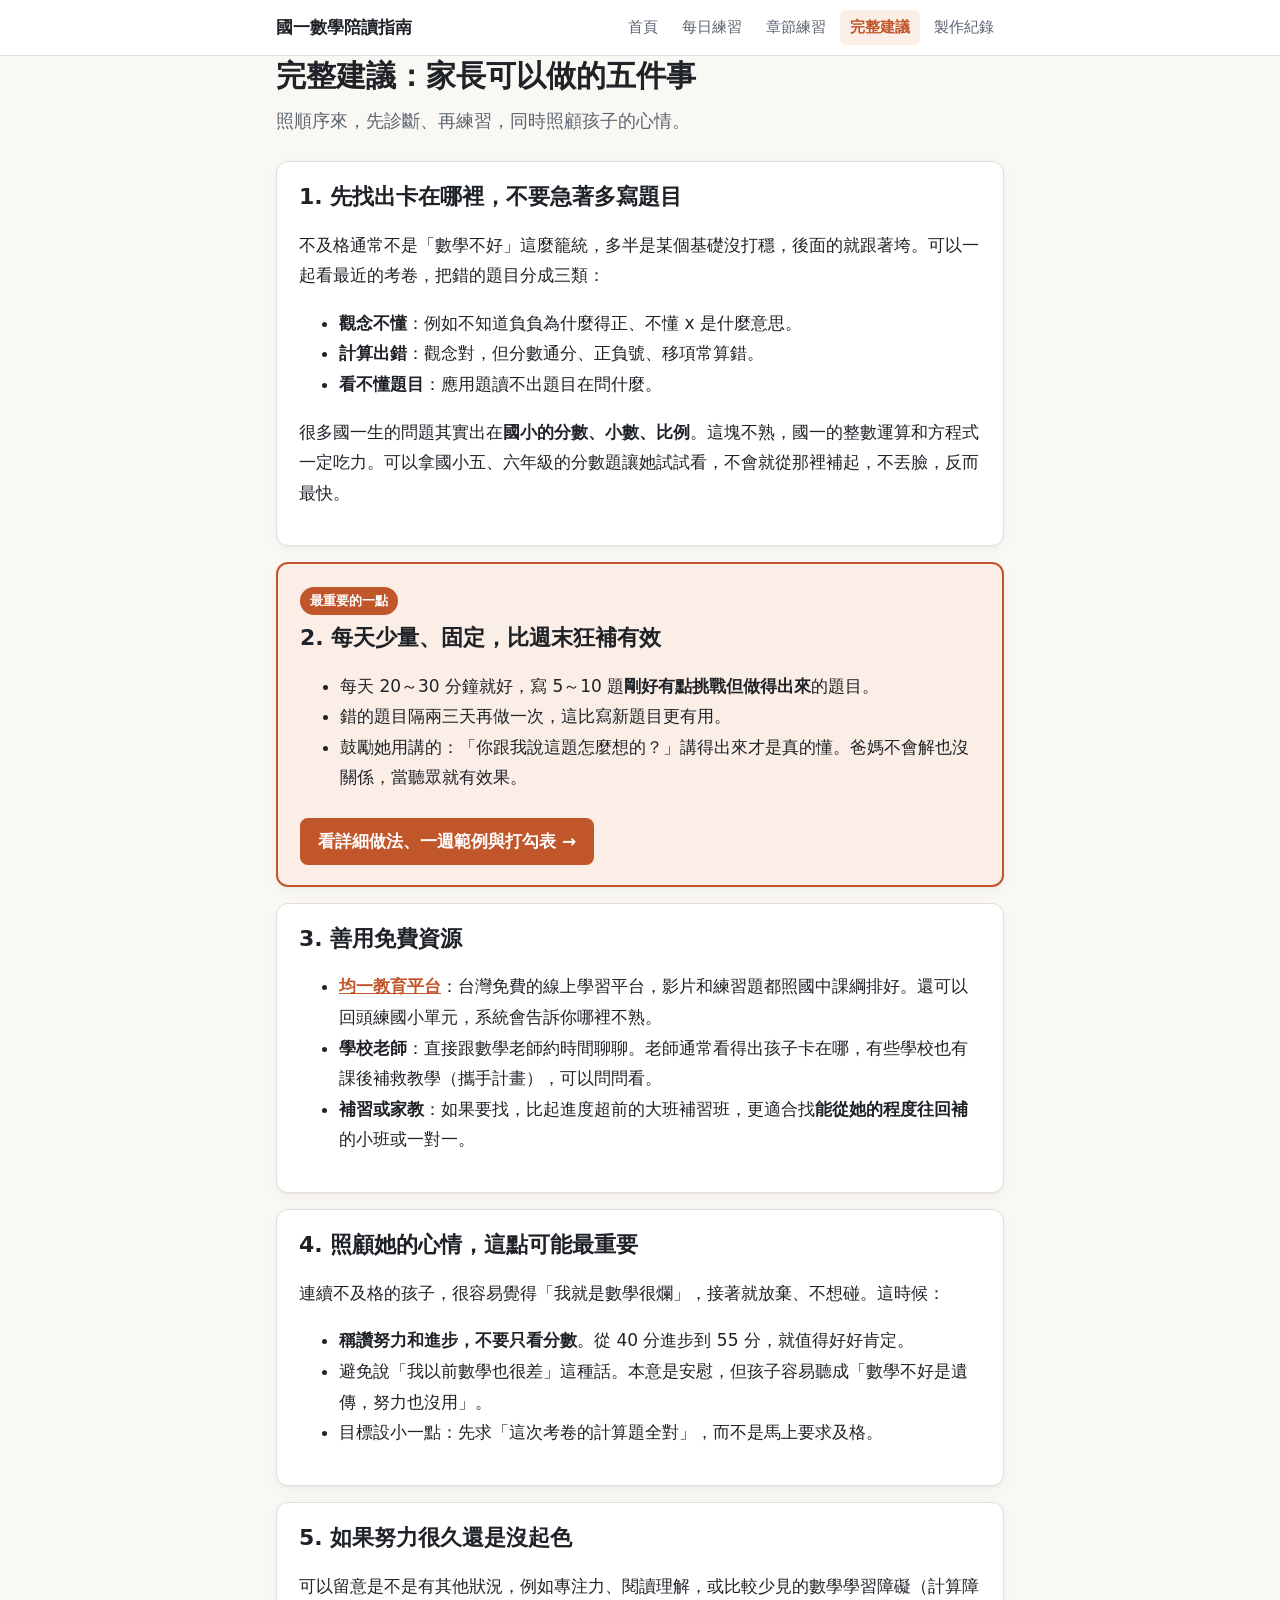
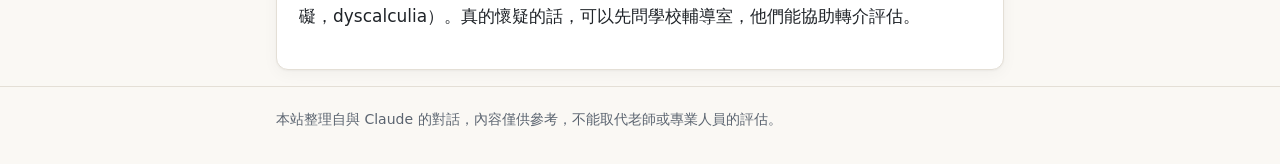
==== advice.html @ dc99e1f7 "新增第 3 章「一元一次方程式」三個單元，支援輸入含 x 的式子" ====
<!doctype html>
<html lang="zh-Hant-TW">
<head>
  <meta charset="utf-8">
  <meta name="viewport" content="width=device-width, initial-scale=1">
  <title>完整建議</title>
  <meta name="description" content="國一孩子數學不及格時，家長可以做的五件事。">
  <link rel="stylesheet" href="style.css?v=3">
</head>
<body>
  <header class="site-header">
    <div class="wrap">
      <a class="brand" href="./">國一數學陪讀指南</a>
      <nav>
        <a href="./">首頁</a>
        <a href="daily-practice.html">每日練習</a>
        <a href="chapters.html">章節練習</a>
        <a href="advice.html" aria-current="page">完整建議</a>
        <a href="setup.html">製作紀錄</a>
      </nav>
    </div>
  </header>

  <main class="wrap">
    <h1>完整建議：家長可以做的五件事</h1>
    <p class="lead">照順序來，先診斷、再練習，同時照顧孩子的心情。</p>

    <div class="card">
      <h2>1. 先找出卡在哪裡，不要急著多寫題目</h2>
      <p>不及格通常不是「數學不好」這麼籠統，多半是某個基礎沒打穩，後面的就跟著垮。可以一起看最近的考卷，把錯的題目分成三類：</p>
      <ul>
        <li><strong>觀念不懂</strong>：例如不知道負負為什麼得正、不懂 x 是什麼意思。</li>
        <li><strong>計算出錯</strong>：觀念對，但分數通分、正負號、移項常算錯。</li>
        <li><strong>看不懂題目</strong>：應用題讀不出題目在問什麼。</li>
      </ul>
      <p>很多國一生的問題其實出在<strong>國小的分數、小數、比例</strong>。這塊不熟，國一的整數運算和方程式一定吃力。可以拿國小五、六年級的分數題讓她試試看，不會就從那裡補起，不丟臉，反而最快。</p>
    </div>

    <div class="card highlight">
      <span class="badge">最重要的一點</span>
      <h2>2. 每天少量、固定，比週末狂補有效</h2>
      <ul>
        <li>每天 20～30 分鐘就好，寫 5～10 題<strong>剛好有點挑戰但做得出來</strong>的題目。</li>
        <li>錯的題目隔兩三天再做一次，這比寫新題目更有用。</li>
        <li>鼓勵她用講的：「你跟我說這題怎麼想的？」講得出來才是真的懂。爸媽不會解也沒關係，當聽眾就有效果。</li>
      </ul>
      <a class="btn" href="daily-practice.html">看詳細做法、一週範例與打勾表 →</a>
    </div>

    <div class="card">
      <h2>3. 善用免費資源</h2>
      <ul>
        <li><strong><a href="https://www.junyiacademy.org/" target="_blank" rel="noopener">均一教育平台</a></strong>：台灣免費的線上學習平台，影片和練習題都照國中課綱排好。還可以回頭練國小單元，系統會告訴你哪裡不熟。</li>
        <li><strong>學校老師</strong>：直接跟數學老師約時間聊聊。老師通常看得出孩子卡在哪，有些學校也有課後補救教學（攜手計畫），可以問問看。</li>
        <li><strong>補習或家教</strong>：如果要找，比起進度超前的大班補習班，更適合找<strong>能從她的程度往回補</strong>的小班或一對一。</li>
      </ul>
    </div>

    <div class="card">
      <h2>4. 照顧她的心情，這點可能最重要</h2>
      <p>連續不及格的孩子，很容易覺得「我就是數學很爛」，接著就放棄、不想碰。這時候：</p>
      <ul>
        <li><strong>稱讚努力和進步，不要只看分數</strong>。從 40 分進步到 55 分，就值得好好肯定。</li>
        <li>避免說「我以前數學也很差」這種話。本意是安慰，但孩子容易聽成「數學不好是遺傳，努力也沒用」。</li>
        <li>目標設小一點：先求「這次考卷的計算題全對」，而不是馬上要求及格。</li>
      </ul>
    </div>

    <div class="card">
      <h2>5. 如果努力很久還是沒起色</h2>
      <p>可以留意是不是有其他狀況，例如專注力、閱讀理解，或比較少見的數學學習障礙（計算障礙，dyscalculia）。真的懷疑的話，可以先問學校輔導室，他們能協助轉介評估。</p>
    </div>
  </main>

  <footer class="site-footer">
    <div class="wrap">本站整理自與 Claude 的對話，內容僅供參考，不能取代老師或專業人員的評估。</div>
  </footer>
</body>
</html>
---- style.css ----
:root {
  --bg: #faf8f4;
  --surface: #ffffff;
  --text: #1f2328;
  --muted: #5b6470;
  --border: #e4dfd6;
  --accent: #c2562b;
  --accent-soft: #fbeee6;
  --ok: #2f7d4f;
  --ok-soft: #e6f3eb;
  --shadow: 0 1px 2px rgba(0, 0, 0, .04), 0 4px 16px rgba(0, 0, 0, .04);
}

@media (prefers-color-scheme: dark) {
  :root {
    --bg: #17191c;
    --surface: #1f2226;
    --text: #e8e6e3;
    --muted: #a0a7b0;
    --border: #33373d;
    --accent: #f08a5d;
    --accent-soft: #3a2a22;
    --ok: #6cc690;
    --ok-soft: #1f3328;
    --shadow: none;
  }
}

* { box-sizing: border-box; }

html { -webkit-text-size-adjust: 100%; }

body {
  margin: 0;
  background: var(--bg);
  color: var(--text);
  font-family: "Noto Sans TC", "Microsoft JhengHei", "PingFang TC", system-ui, sans-serif;
  font-size: 17px;
  line-height: 1.8;
}

a { color: var(--accent); }

.wrap {
  max-width: 760px;
  margin: 0 auto;
  padding: 0 16px;
}

/* 導覽列 */
.site-header {
  background: var(--surface);
  border-bottom: 1px solid var(--border);
  position: sticky;
  top: 0;
  z-index: 10;
}

.site-header .wrap {
  display: flex;
  flex-wrap: wrap;
  align-items: center;
  gap: 4px 16px;
  padding-top: 10px;
  padding-bottom: 10px;
}

.brand {
  font-weight: 700;
  color: var(--text);
  text-decoration: none;
  margin-right: auto;
}

.site-header nav {
  display: flex;
  flex-wrap: wrap;
  gap: 2px 4px;
}

.site-header nav a {
  color: var(--muted);
  text-decoration: none;
  padding: 4px 10px;
  border-radius: 6px;
  font-size: 15px;
}

.site-header nav a:hover { background: var(--bg); color: var(--text); }

.site-header nav a[aria-current="page"] {
  background: var(--accent-soft);
  color: var(--accent);
  font-weight: 600;
}

/* 內容 */
main { padding: 32px 0 48px; }

h1 { font-size: 30px; line-height: 1.35; margin: 0 0 8px; }
h2 { font-size: 22px; line-height: 1.4; margin: 40px 0 12px; }
h3 { font-size: 18px; margin: 24px 0 8px; }

.lead { color: var(--muted); font-size: 18px; margin: 0 0 24px; }

.card {
  background: var(--surface);
  border: 1px solid var(--border);
  border-radius: 12px;
  padding: 20px 22px;
  margin: 16px 0;
  box-shadow: var(--shadow);
}

.card h2, .card h3 { margin-top: 0; }

.card.highlight {
  border: 2px solid var(--accent);
  background: var(--accent-soft);
}

.badge {
  display: inline-block;
  background: var(--accent);
  color: #fff;
  font-size: 13px;
  font-weight: 700;
  padding: 2px 10px;
  border-radius: 999px;
  margin-bottom: 8px;
}

.tip-list { list-style: none; padding: 0; margin: 0; }

.tip-list li {
  display: flex;
  gap: 14px;
  align-items: flex-start;
}

.tip-list li + li { margin-top: 12px; }

.num {
  flex: none;
  width: 32px;
  height: 32px;
  border-radius: 50%;
  background: var(--bg);
  border: 1px solid var(--border);
  display: grid;
  place-items: center;
  font-weight: 700;
  font-size: 15px;
}

.highlight .num { background: var(--accent); border-color: var(--accent); color: #fff; }

.tip-list p { margin: 2px 0 0; color: var(--muted); }

.btn {
  display: inline-block;
  background: var(--accent);
  color: #fff;
  text-decoration: none;
  font-weight: 600;
  padding: 8px 18px;
  border-radius: 8px;
  margin-top: 8px;
}

.btn:hover { filter: brightness(1.08); }

/* 表格 */
.table-scroll { overflow-x: auto; }

table {
  width: 100%;
  border-collapse: collapse;
  font-size: 15px;
  min-width: 420px;
}

th, td {
  border-bottom: 1px solid var(--border);
  padding: 8px 10px;
  text-align: left;
  vertical-align: top;
}

th { background: var(--bg); font-weight: 600; }

/* 錯題重做流程 */
.steps {
  display: grid;
  grid-template-columns: repeat(auto-fit, minmax(150px, 1fr));
  gap: 12px;
  margin: 16px 0;
}

.step {
  background: var(--surface);
  border: 1px solid var(--border);
  border-radius: 10px;
  padding: 14px;
}

.step strong { display: block; color: var(--accent); }
.step span { color: var(--muted); font-size: 15px; }

/* 每日打勾表 */
.checklist { list-style: none; padding: 0; margin: 0; }

.checklist li + li { border-top: 1px solid var(--border); }

.checklist label {
  display: flex;
  gap: 12px;
  align-items: center;
  padding: 10px 2px;
  cursor: pointer;
}

.checklist input {
  width: 20px;
  height: 20px;
  accent-color: var(--ok);
  flex: none;
}

.checklist input:checked + span { color: var(--muted); text-decoration: line-through; }

.progress {
  margin-top: 12px;
  padding: 8px 12px;
  border-radius: 8px;
  background: var(--bg);
  font-size: 15px;
}

.progress.done { background: var(--ok-soft); color: var(--ok); font-weight: 600; }

.link-btn {
  background: none;
  border: none;
  color: var(--muted);
  text-decoration: underline;
  cursor: pointer;
  font: inherit;
  font-size: 14px;
  padding: 0;
  margin-top: 8px;
}

.note { color: var(--muted); font-size: 15px; }

code {
  background: var(--bg);
  border: 1px solid var(--border);
  border-radius: 4px;
  padding: 0 5px;
  font-size: .9em;
}

.site-footer {
  border-top: 1px solid var(--border);
  color: var(--muted);
  font-size: 14px;
  padding: 20px 0 32px;
}

/* 麵包屑 */
.crumb { font-size: 14px; color: var(--muted); margin: 0 0 8px; }
.crumb a { color: var(--muted); }

/* 分數 */
.frac {
  display: inline-flex;
  flex-direction: column;
  vertical-align: middle;
  text-align: center;
  font-size: .85em;
  line-height: 1.25;
  margin: 0 2px;
}

.frac > span:first-child { border-bottom: 1px solid currentColor; padding: 0 2px; }

/* 章節列表 */
.section-list { list-style: none; padding: 0; margin: 0; }

.section-row {
  display: flex;
  justify-content: space-between;
  align-items: center;
  gap: 12px;
  padding: 12px 4px;
  border-top: 1px solid var(--border);
  color: var(--text);
  text-decoration: none;
}

.section-list li:first-child .section-row { border-top: none; }
a.section-row:hover { color: var(--accent); }
.section-row.soon { color: var(--muted); }

.pill {
  flex: none;
  font-size: 13px;
  padding: 1px 10px;
  border-radius: 999px;
  border: 1px solid var(--border);
  background: var(--bg);
  color: var(--muted);
  white-space: nowrap;
}

.pill.ok { background: var(--ok-soft); color: var(--ok); border-color: transparent; }

/* 練習題 */
.ask-list { margin: 0; padding-left: 1.4em; }

.group-title { margin-top: 32px; }

.q { transition: border-color .2s; }
.q.solved { border-color: var(--ok); }

.q-head { display: flex; gap: 14px; align-items: flex-start; }
.q-text { padding-top: 2px; }
.q.solved .num { background: var(--ok); border-color: var(--ok); color: #fff; }

.answer-row, .choices {
  display: flex;
  flex-wrap: wrap;
  gap: 8px;
  align-items: center;
  margin-top: 12px;
}

.answer-row input {
  font: inherit;
  padding: 6px 10px;
  border: 1px solid var(--border);
  border-radius: 8px;
  background: var(--bg);
  color: var(--text);
  width: 180px;
  max-width: 100%;
}

button.btn { border: none; cursor: pointer; font: inherit; font-weight: 600; margin-top: 0; }
button:disabled { cursor: default; opacity: .55; }

.choice {
  font: inherit;
  padding: 6px 16px;
  border: 1px solid var(--border);
  border-radius: 8px;
  background: var(--surface);
  color: var(--text);
  cursor: pointer;
}

.choice:hover:not(:disabled) { border-color: var(--accent); }
.choice.right { border-color: var(--ok); background: var(--ok-soft); color: var(--ok); opacity: 1; }
.choice.wrong-pick { text-decoration: line-through; }

.q-tools { display: flex; gap: 16px; }

.hint, .key {
  margin-top: 10px;
  padding: 10px 12px;
  border-radius: 8px;
  background: var(--bg);
  font-size: 15px;
}

.key { border-left: 3px solid var(--ok); }

/* 答題回饋 */
.feedback {
  display: flex;
  gap: 14px;
  align-items: center;
  padding: 12px;
  border-radius: 10px;
  margin-top: 12px;
  animation: pop .25s ease-out;
}

.feedback.good { background: var(--ok-soft); }
.feedback.try { background: var(--accent-soft); }

.fb-pic {
  flex: none;
  width: 88px;
  height: 88px;
  border-radius: 12px;
  overflow: hidden;
  display: grid;
  place-items: center;
  font-size: 44px;
}

.fb-pic img { width: 100%; height: 100%; object-fit: cover; }

.fb-msg strong { display: block; font-size: 18px; }
.feedback.good strong { color: var(--ok); }
.feedback.try strong { color: var(--accent); }

@keyframes pop {
  from { transform: scale(.95); opacity: 0; }
  to { transform: scale(1); opacity: 1; }
}

@media (prefers-reduced-motion: reduce) {
  .feedback { animation: none; }
}

/* 獎勵設定 */
.theme-head { display: flex; align-items: center; gap: 12px; }
.theme-head h2 { margin: 0; }

.theme-icon {
  width: 40px;
  height: 40px;
  border-radius: 10px;
  display: grid;
  place-items: center;
  font-size: 22px;
}

.thumbs { display: flex; flex-wrap: wrap; gap: 8px; margin: 14px 0 6px; }

.thumb {
  position: relative;
  width: 80px;
  height: 80px;
  border-radius: 10px;
  overflow: hidden;
  border: 1px solid var(--border);
}

.thumb img { width: 100%; height: 100%; object-fit: cover; }

.thumb button {
  position: absolute;
  top: 3px;
  right: 3px;
  width: 24px;
  height: 24px;
  border-radius: 50%;
  border: none;
  background: rgba(0, 0, 0, .6);
  color: #fff;
  cursor: pointer;
  line-height: 1;
}

.file-btn { cursor: pointer; }
.file-btn input { display: none; }

@media (max-width: 520px) {
  .fb-pic { width: 72px; height: 72px; font-size: 36px; }

  h1 { font-size: 25px; }
  .card { padding: 16px; }
}
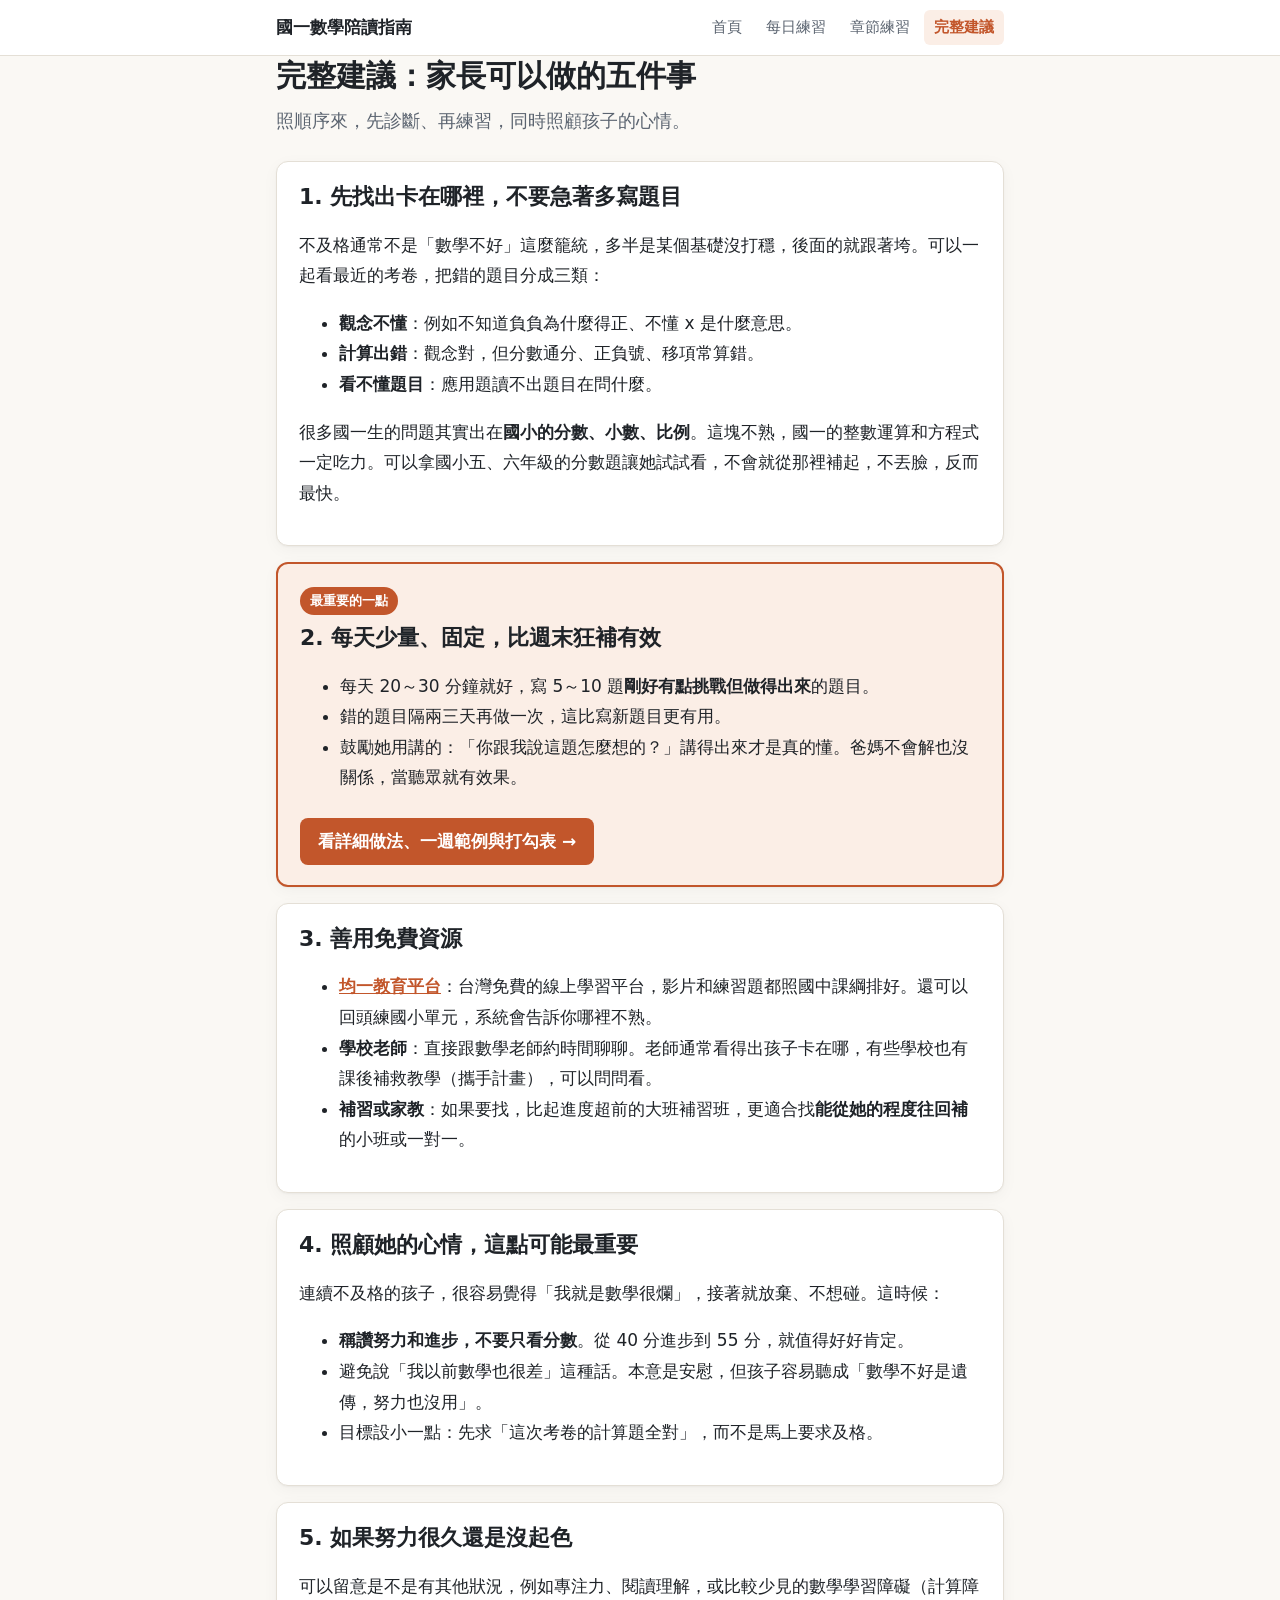
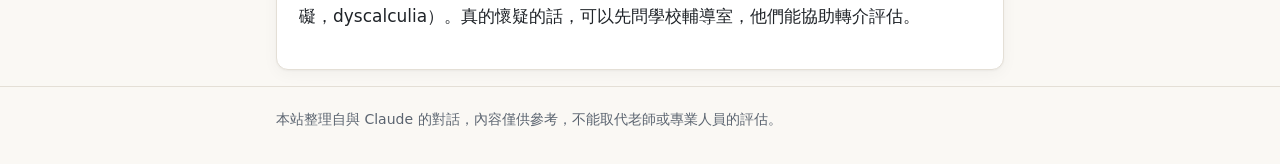
==== commit 62e20d02: "移除製作紀錄頁面與導覽連結" ====
--- a/advice.html
+++ b/advice.html
@@ -5,7 +5,21 @@
   <meta name="viewport" content="width=device-width, initial-scale=1">
   <title>完整建議</title>
   <meta name="description" content="國一孩子數學不及格時，家長可以做的五件事。">
-  <link rel="stylesheet" href="style.css?v=3">
+  <link rel="stylesheet" href="style.css?v=7">
+  <link rel="icon" href="favicon.svg" type="image/svg+xml">
+  <link rel="icon" href="favicon-32.png" type="image/png" sizes="32x32">
+  <link rel="apple-touch-icon" href="apple-touch-icon.png">
+  <meta property="og:type" content="website">
+  <meta property="og:site_name" content="國一數學陪讀指南">
+  <meta property="og:locale" content="zh_TW">
+  <meta property="og:title" content="完整建議｜國一數學陪讀指南">
+  <meta property="og:description" content="國一孩子數學不及格時，家長可以做的五件事。">
+  <meta property="og:url" content="https://cabbage765.github.io/math-learning-guide/advice.html">
+  <meta property="og:image" content="https://cabbage765.github.io/math-learning-guide/og-image.png">
+  <meta property="og:image:width" content="1200">
+  <meta property="og:image:height" content="630">
+  <meta property="og:image:alt" content="國一數學陪讀指南：每天 5 題，看懂題目就不用硬算">
+  <meta name="twitter:card" content="summary_large_image">
 </head>
 <body>
   <header class="site-header">
@@ -16,7 +30,6 @@
         <a href="daily-practice.html">每日練習</a>
         <a href="chapters.html">章節練習</a>
         <a href="advice.html" aria-current="page">完整建議</a>
-        <a href="setup.html">製作紀錄</a>
       </nav>
     </div>
   </header>
--- a/style.css
+++ b/style.css
@@ -6,6 +6,7 @@
   --border: #e4dfd6;
   --accent: #c2562b;
   --accent-soft: #fbeee6;
+  --on-accent: #ffffff;
   --ok: #2f7d4f;
   --ok-soft: #e6f3eb;
   --shadow: 0 1px 2px rgba(0, 0, 0, .04), 0 4px 16px rgba(0, 0, 0, .04);
@@ -20,6 +21,7 @@
     --border: #33373d;
     --accent: #f08a5d;
     --accent-soft: #3a2a22;
+    --on-accent: #17191c;
     --ok: #6cc690;
     --ok-soft: #1f3328;
     --shadow: none;
@@ -268,6 +270,81 @@
   padding: 20px 0 32px;
 }
 
+/* 首頁 Banner（與 FB 分享圖同一個設計） */
+.hero {
+  position: relative;
+  display: flex;
+  align-items: center;
+  gap: 24px;
+  background: var(--surface);
+  border: 1px solid var(--border);
+  border-radius: 16px;
+  padding: 28px 28px 52px;
+  margin-bottom: 24px;
+  box-shadow: var(--shadow);
+  overflow: hidden;
+}
+
+/* 底部的數線裝飾：一條橫線加上等距刻度 */
+.hero::after {
+  content: "";
+  position: absolute;
+  left: 20px;
+  right: 20px;
+  bottom: 18px;
+  height: 14px;
+  background:
+    linear-gradient(var(--border), var(--border)) center / 100% 3px no-repeat,
+    repeating-linear-gradient(90deg, var(--border) 0 3px, transparent 3px 40px);
+}
+
+.hero-text { flex: 1; min-width: 0; }
+
+.hero-tag {
+  display: inline-block;
+  background: var(--accent-soft);
+  color: var(--accent);
+  font-weight: 700;
+  font-size: 14px;
+  padding: 2px 14px;
+  border-radius: 999px;
+}
+
+.hero-title { font-size: 48px; line-height: 1.2; margin: 12px 0 8px; }
+
+.hero-sub { color: var(--muted); font-size: 18px; margin: 0 0 14px; }
+
+.hero-band {
+  display: inline-block;
+  background: var(--accent);
+  color: var(--on-accent);
+  font-weight: 700;
+  padding: 6px 16px;
+  border-radius: 8px;
+  margin: 0 0 14px;
+}
+
+.hero-chips { list-style: none; padding: 0; margin: 0; display: flex; flex-wrap: wrap; gap: 8px; }
+
+.hero-chips li {
+  background: var(--bg);
+  border: 1px solid var(--border);
+  color: var(--ok);
+  font-weight: 700;
+  font-size: 14px;
+  padding: 2px 12px;
+  border-radius: 999px;
+}
+
+.hero-logo { flex: none; order: 1; width: 180px; height: 180px; }
+
+/* 手機上圖示改成浮動在右上角，讓文字繞著它排，不會疊在一起 */
+@media (max-width: 600px) {
+  .hero { display: block; padding: 20px 18px 48px; }
+  .hero-title { font-size: 36px; }
+  .hero-logo { float: right; width: 60px; height: 60px; margin: 0 0 8px 12px; }
+}
+
 /* 麵包屑 */
 .crumb { font-size: 14px; color: var(--muted); margin: 0 0 8px; }
 .crumb a { color: var(--muted); }
@@ -326,6 +403,20 @@
 
 .q-head { display: flex; gap: 14px; align-items: flex-start; }
 .q-text { padding-top: 2px; }
+
+.q-tag {
+  display: inline-block;
+  font-size: 13px;
+  font-weight: 700;
+  line-height: 1.6;
+  padding: 0 8px;
+  margin-right: 6px;
+  border-radius: 6px;
+  background: var(--ok-soft);
+  color: var(--ok);
+}
+
+.q-tag.hard { background: var(--accent-soft); color: var(--accent); }
 .q.solved .num { background: var(--ok); border-color: var(--ok); color: #fff; }
 
 .answer-row, .choices {
